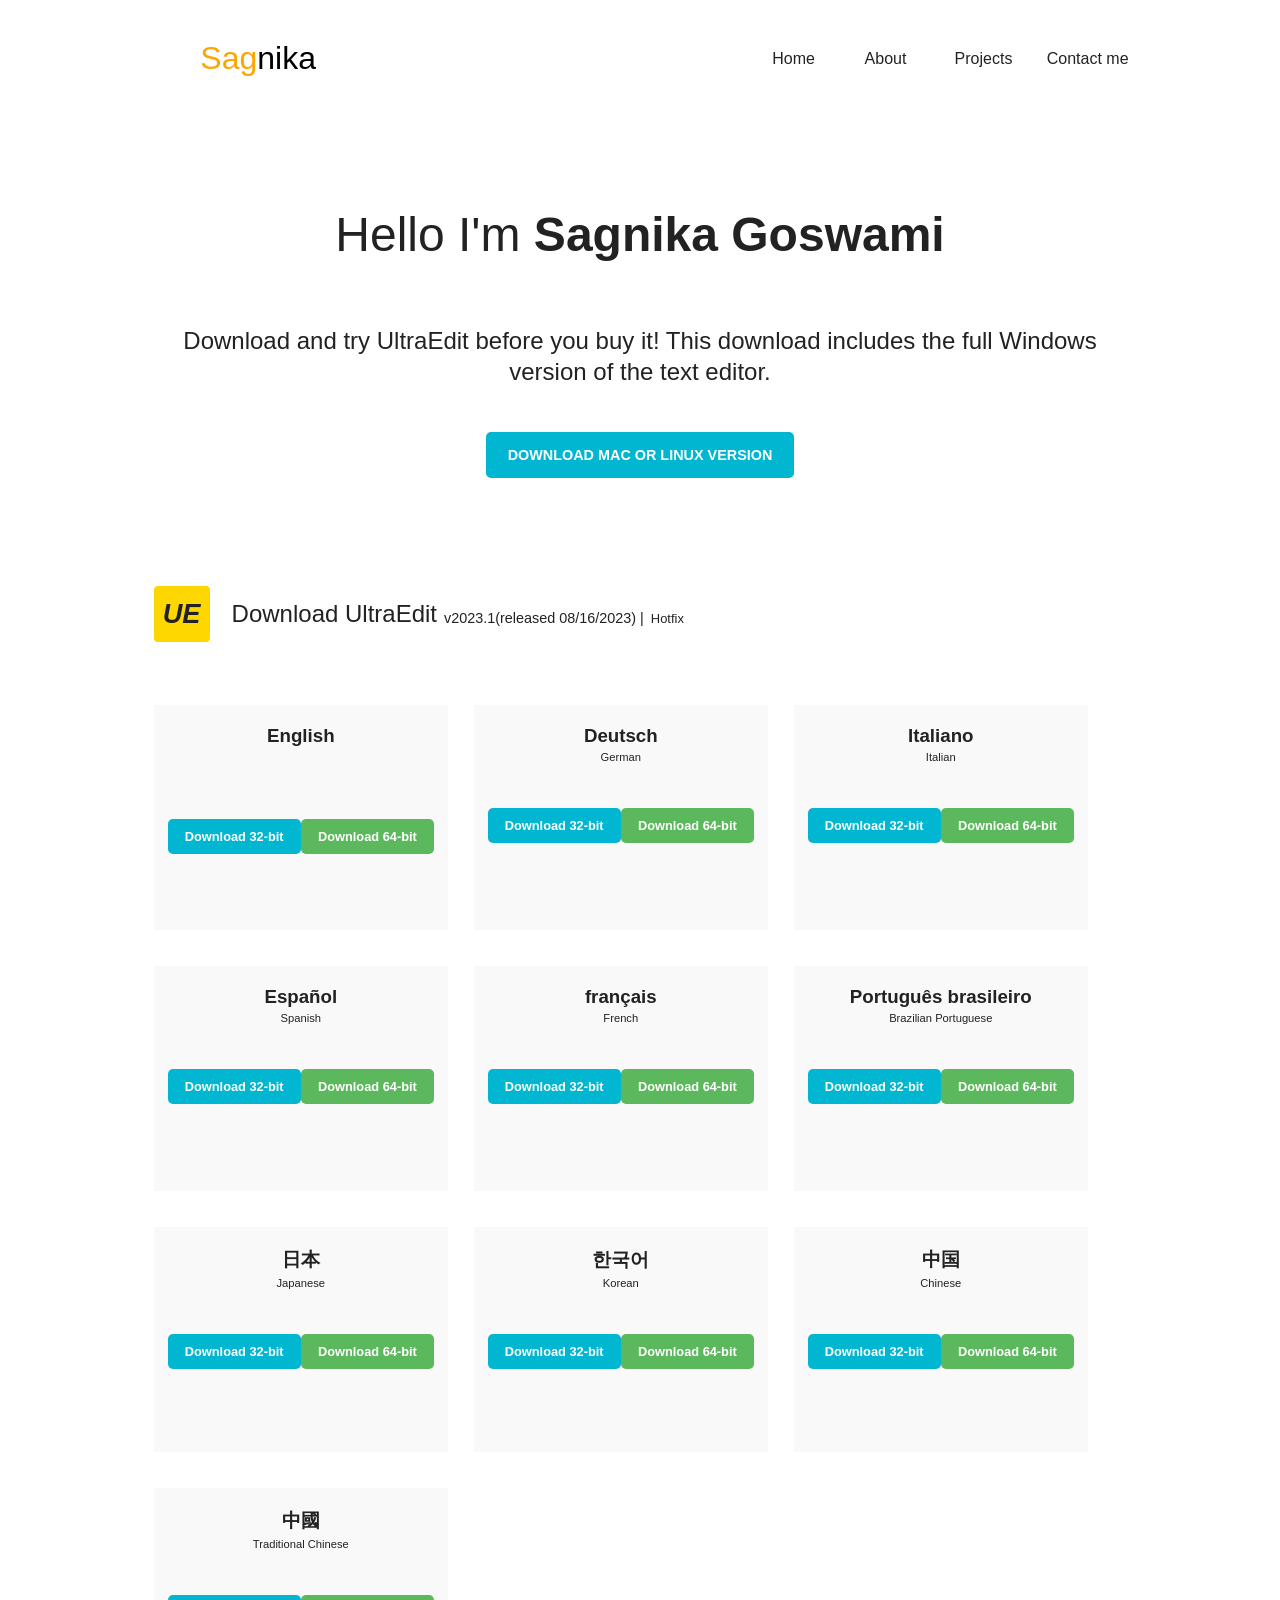
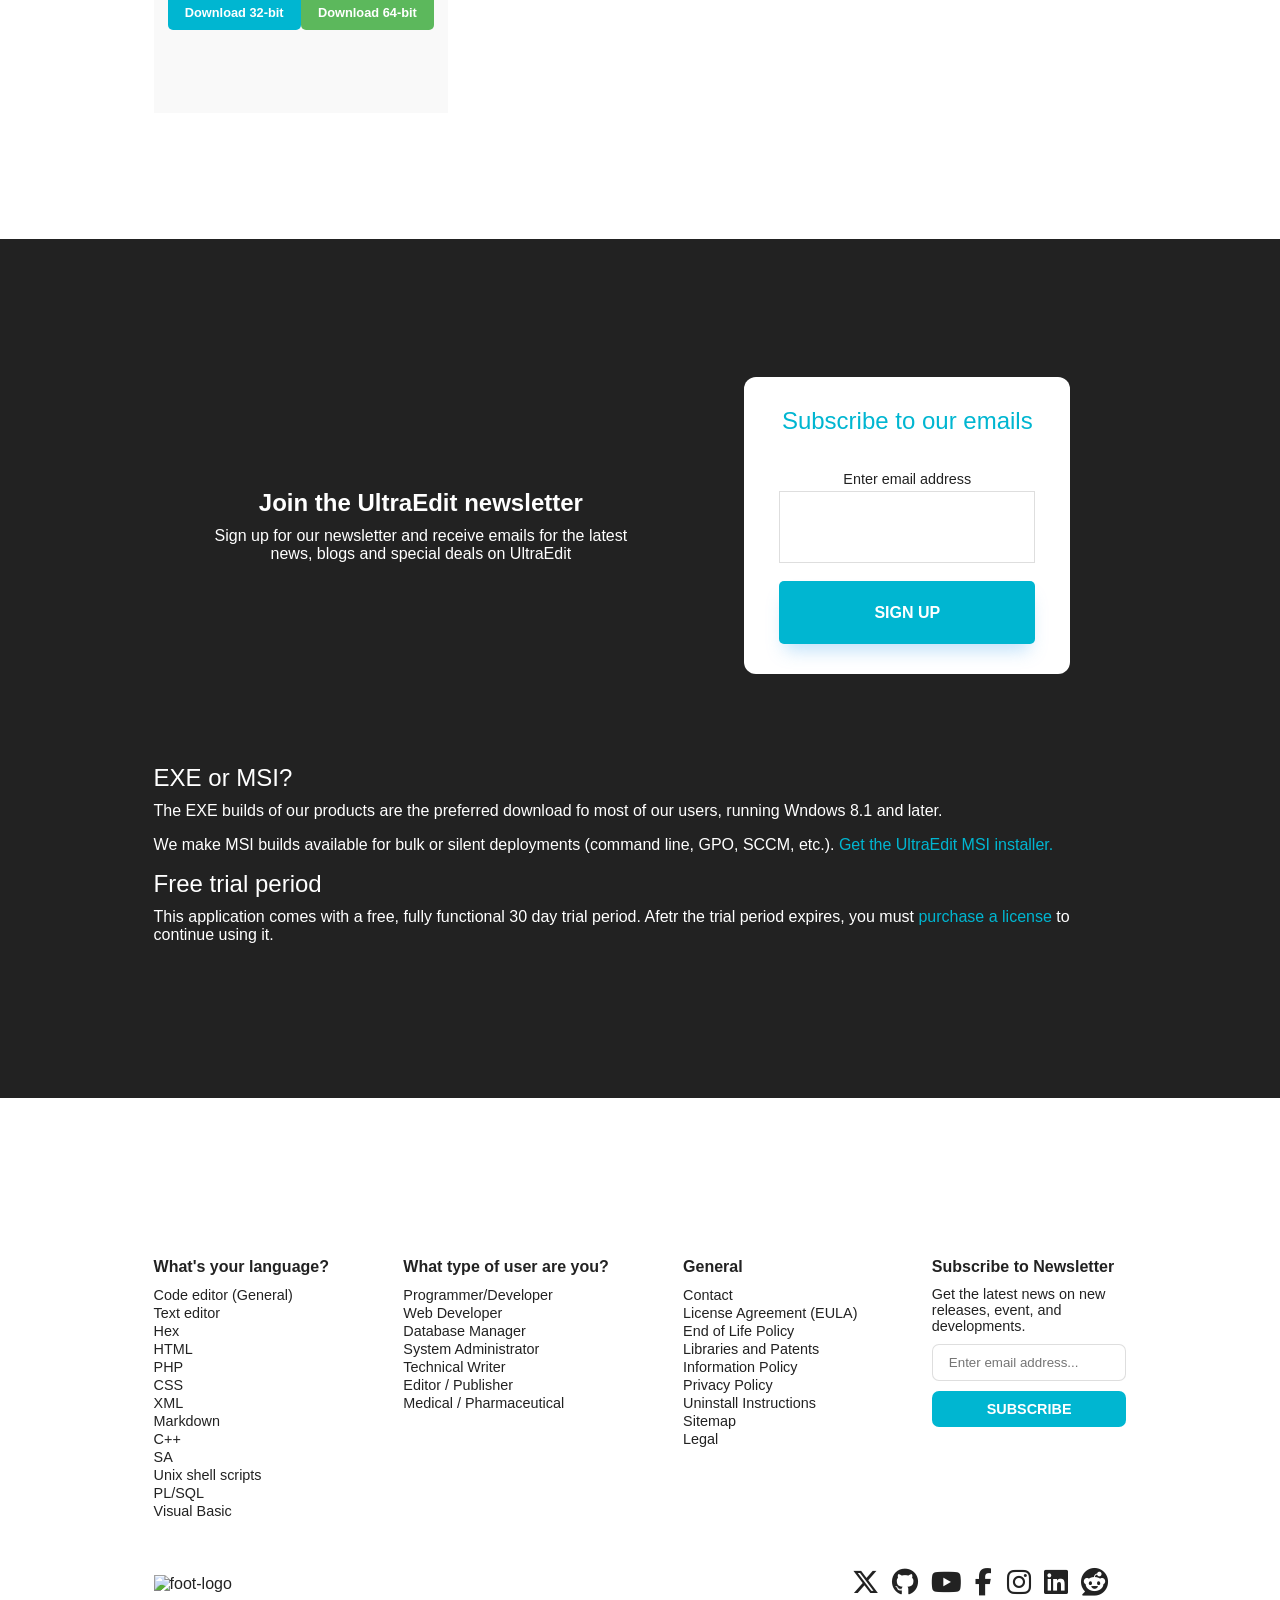
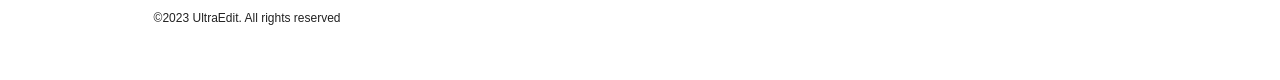
==== Folder 1/index.html @ cbd0b038 "Portfolio Website Code" ====
<!DOCTYPE html>
<html lang="en">
<head>
    <!-- Portfolio Website Code -->
    <!-- Author: Sagnika Goswami -->
     <!-- Date: 5 August 2024 -->
    <meta charset="UTF-8">
    <meta name="viewport" content="width=device-width, initial-scale=1.0">
    <title>My Portfolio</title>
    <link rel="stylesheet" href="style.css">
    <link rel="stylesheet" href="https://cdnjs.cloudflare.com/ajax/libs/font-awesome/6.5.1/css/all.min.css">
</head>
<body>
    <!-- Design this websites's layout usign Flexbox -->
    <!-- Try karna neeche ki poori website ban jayegi -->

    <!-- nav-bar -->
    <header>
    <div class="nav-bar">

        <!-- nav-logo -->
        <div class="nav-logo">
            <span class="one">Sag</span><span class="two">nika</span>
        </div>

        <!-- list -->
        <ul class="nav-list">
            <li class="nav-list-item nav-list-item-1">Home</li>
            <li class="nav-list-item nav-list-item-2">About</li>
            <li class="nav-list-item nav-list-item-3">Projects</li>
            <li class="nav-list-item nav-list-item-4">Contact me</li>
        </ul>
    </div>
    </header>

     <!-- content -->
     <main>

        <!-- content-heading -->
        <div class="content-heading">
            Hello I'm <p>Sagnika Goswami</p>
        </div>

        <!-- sub-heading-1 -->
        <div class="sub-heading-1">
            Download and try UltraEdit before you buy it! This download includes the full Windows version of the text editor.
        </div>
        <!-- sub-heading-1-button -->
        <div class="sub-heading-1-button">
            download mac or linux version
        </div>

        
        <!-- sub-heading-2 -->
        <div class="sub-heading-2">

            <!-- sub-heading-2-logo -->
            <div class="sub-heading-2-logo">
                <h2>UE</h2>
            </div>

            <!-- sub-heading-2-line -->
            <div class="sub-heading-2-line">
                <h2>Download UltraEdit</h2>
                <span>v2023.1(released 08/16/2023) |<span class="span-2">Hotfix</span></span>
            </div>
        </div>

        <!-- boxes -->
        <div class="boxes">
        <div class="box-1 box margin-box">
            <h3>English</h3>
            <div class="buttons">
            <div class="button-1 button">Download 32-bit</div>
            <div class="button-2 button">Download 64-bit</div>
            </div>
        </div>
        <div class="box-2 box margin-box span-box">
            <h3>Deutsch</h3>
            <span>German</span>
            <div class="buttons">
            <div class="button-1 button">Download 32-bit</div>
            <div class="button-2 button">Download 64-bit</div>
            </div>
        </div>
        <div class="box-3 box span-box">
            <h3>Italiano</h3>
            <span>Italian</span>
            <div class="buttons">
            <div class="button-1 button">Download 32-bit</div>
            <div class="button-2 button">Download 64-bit</div>
            </div>
        </div>
        <div class="box-4 box margin-box span-box">
            <h3>Español</h3>
            <span>Spanish</span>
            <div class="buttons">
            <div class="button-1 button">Download 32-bit</div>
            <div class="button-2 button">Download 64-bit</div>
            </div>
        </div>
        <div class="box-5 box margin-box span-box">
            <h3>français</h3>
            <span>French</span>
            <div class="buttons">
            <div class="button-1 button">Download 32-bit</div>
            <div class="button-2 button">Download 64-bit</div>
            </div>
        </div>
        <div class="box-6 box span-box">
            <h3>Português brasileiro</h3>
            <span>Brazilian Portuguese</span>
            <div class="buttons">
            <div class="button-1 button">Download 32-bit</div>
            <div class="button-2 button">Download 64-bit</div>
            </div>
        </div>
        <div class="box-7 box margin-box span-box">
            <h3>日本</h3>
            <span>Japanese</span>
            <div class="buttons">
            <div class="button-1 button">Download 32-bit</div>
            <div class="button-2 button">Download 64-bit</div>
            </div>
        </div>
        <div class="box-8 box margin-box span-box">
            <h3>한국어</h3>
            <span>Korean</span>
            <div class="buttons">
            <div class="button-1 button">Download 32-bit</div>
            <div class="button-2 button">Download 64-bit</div>
            </div>
        </div>
        <div class="box-9 box span-box">
            <h3>中国</h3>
            <span>Chinese</span>
            <div class="buttons">
            <div class="button-1 button">Download 32-bit</div>
            <div class="button-2 button">Download 64-bit</div>
            </div>
        </div>
        <div class="box-10 box margin-box span-box">
            <h3>中國</h3>
            <span>Traditional Chinese</span>
            <div class="buttons">
            <div class="button-1 button">Download 32-bit</div>
            <div class="button-2 button">Download 64-bit</div>
            </div>
        </div>
        </div>
     </main>

     <!-- footer -->
     <footer>

        <!-- footer-1 (black box)-->
        <div class="footer-1 footer">

            <!-- footer-1-heading -->
            <div class="footer-1-heading">
            <h2 class="heading">Join the UltraEdit newsletter</h2>
            <span class="heading-span">Sign up for our newsletter and receive emails for the latest news, blogs and special deals on UltraEdit</span>
            </div>

            <!-- footer-1-box -->
            <div class="footer-1-box">
                <h2>Subscribe to our emails</h2>
                <span>Enter email address</span>
                <input type="text">
                <div class="sign-up">sign up</div>
            </div>
        </div>

        <!-- footer-2 (black box)-->
        <div class="footer-2 footer">
            <h2>EXE or MSI?</h2>
            <p>The EXE builds of our products are the preferred download fo most of our users, running Wndows 8.1 and later.</p>
            <p>We make MSI builds available for bulk or silent deployments (command line, GPO, SCCM, etc.). <a href="#">Get the UltraEdit MSI installer.</a></p>
            <h2>Free trial period</h2>
            <p>This application comes with a free, fully functional 30 day trial period. Afetr the trial period expires, you must <a href="#">purchase a license</a> to continue using it.</p>
        </div>



      
     </footer>

    
       <!-- footer-3 (white box) -->
       <div class="footer-3">
        <ul>
            <li><h4>What's your language?</h4></li>
            <li><a href="#">Code editor (General)</a></li>
            <li><a href="#">Text editor</a></li>
            <li><a href="#">Hex</a></li>
            <li><a href="#">HTML</a></li>
            <li><a href="#">PHP</a></li>
            <li><a href="#">CSS</a></li>
            <li><a href="#">XML</a></li>
            <li><a href="#">Markdown</a></li>
            <li><a href="#">C++</a></li>
            <li><a href="#">SA</a></li>
            <li><a href="#">Unix shell scripts</a></li>
            <li><a href="#">PL/SQL</a></li>
            <li><a href="#">Visual Basic</a></li>
        </ul>

        <ul>
            <li><h4>What type of user are you?</h4></li>
            <li><a href="#">Programmer/Developer</a></li>
            <li><a href="#">Web Developer</a></li>
            <li><a href="#">Database Manager</a></li>
            <li><a href="#">System Administrator</a></li>
            <li><a href="#">Technical Writer</a></li>
            <li><a href="#">Editor / Publisher</a></li>
            <li><a href="#">Medical / Pharmaceutical</a></li>
        </ul>

        <ul>
            <li><h4>General</h4></li>
            <li><a href="#">Contact</a></li>
            <li><a href="#">License Agreement (EULA)</a></li>
            <li><a href="#">End of Life Policy</a></li>
            <li><a href="#">Libraries and Patents</a></li>
            <li><a href="#">Information Policy</a></li>
            <li><a href="#">Privacy Policy</a></li>
            <li><a href="#">Uninstall Instructions</a></li>
            <li><a href="#">Sitemap</a></li>
            <li><a href="#">Legal</a></li>
        </ul>


        <div class="footer-3-box">
            <h4>Subscribe to Newsletter</h4>
            <span>Get the latest news on new releases, event, and developments.</span>
            <input type="text" placeholder="Enter email address...">
            <div class="subscribe">subscribe</div>
        </div>
    </div>

    <!-- foot-panel -->
    <div class="foot-panel">
        <div class="foot-logo">
            <img src="foot-logo.png" alt="foot-logo">
        </div>


        <div class="social-logo">
        <div class="x-logo logo">
            <i class="fa-brands fa-x-twitter"></i>
        </div>

        <div class="github-logo logo">
            <i class="fa-brands fa-github"></i>
        </div>

        <div class="youtube-logo logo">
            <i class="fa-brands fa-youtube"></i>
        </div>

        <div class="facebook-logo logo">
            <i class="fa-brands fa-facebook-f"></i>
        </div>

        <div class="insta-logo logo">
            <i class="fa-brands fa-instagram"></i>
        </div>

        <div class="linkedin-logo logo">
            <i class="fa-brands fa-linkedin"></i>
        </div>

        <div class="reddit-logo logo">
            <i class="fa-brands fa-reddit"></i>
        </div>
    </div>
    </div>

    <div class="copyright">
        ©2023 UltraEdit. All rights reserved
    </div>
</body>
</html>
---- Folder 1/style.css ----
*{
    margin: 0;
    padding: 0;
    box-sizing: border-box;
    font-family: 'Segoe UI', Tahoma, Geneva, Verdana, sans-serif;
    color: #222222;
}


/* nav-bar */
.nav-bar{
    height: 13vh;
    display: flex;
    justify-content: space-evenly;
    align-items: center;
    /* border: 2px solid red; */
}

/* nav-logo */
.nav-logo{
    height: 80%;
    width: 17%;
    cursor: pointer;
    /* background-color: black; */
    color: white;
    display: flex;
    justify-content: center;
    align-items: center;
    font-size: 2em;
}


.nav-logo .one{
    color: orange;
}

.nav-logo .two{
    color: #504d4d;
    color: #000;
}

/* nav-list */
.nav-list{
    /* color: #504d4d; */
    /* border: 2px solid green; */
    width: 48%;
    list-style: none;
    display: flex;
    justify-content: flex-end;
    align-items: center;
}
.nav-list-item{
    font-size: 1em;
    display: flex;
    justify-content: space-around;
    cursor: pointer;
    font-weight: 400;
    margin-left: 12px;
    /* border: 2px solid blue; */
}
.nav-list-item-5{
    font-size: 1.5em;
    cursor: pointer;
    margin-left: 32px;
    /* border: 2px solid blue; */
}
.nav-list-item-1{
    width: 14%;
}
.nav-list-item-2{
    width: 12%;
}
.nav-list-item-3{
    width: 16%;
}
.nav-list-item-4{
    width: 14%;
}
/* .nav-list-item::after{
    content: "^";
    display: inline-block;
    transform: rotate(180deg);
    font-size: 0.8em;
    font-weight: 800;
    padding-top: 2px;
} */


/* content */
main{
    display: flex;
    flex-direction: column;
    align-items: center;
    margin: 10vh 12vw;
    /* border: 2px solid black; */
}

/* content-heading */
.content-heading{
    font-size: 3em;
}
.content-heading p{
    display: inline-block;
    font-weight: bold;
}
.content-heading img{
    cursor: pointer;
}

/* sub-heading-1 */
.sub-heading-1{
    width: 100%;
    margin-top: 7vh;
    text-align: center;
    line-height: 1.3em;
    font-size: 1.5em;
}
.sub-heading-1-button{
    height: 3.2em;
    margin-top: 5vh;
    cursor: pointer;
    text-transform: uppercase;
    font-size: 0.9em;
    padding: 0 22px;
    display: flex;
    justify-content: center;
    align-items: center;
    background-color: #00b6d1;
    color: #ffffff;
    font-weight: bold;
    border-radius: 5px;
}
.sub-heading-1-button:hover{
    background-color: #07a7bc;
}
/* sub-heading-2 */
.sub-heading-2-logo{
    height: 3.5em;
    width: 3.5em;
    font-style: italic;
    display: flex;
    justify-content: center;
    align-items: center;
    background-color: gold;
    border-radius: 4px;
}
.sub-heading-2-logo h2{
    font-weight: 900;
    font-size: 1.7em;
}
.sub-heading-2{
    width: 100%;
    display: flex;
    justify-content: flex-start;
    align-items: center;
    /* border: 2px solid blue; */
    margin-top: 12vh;
}
.sub-heading-2-line{
    padding-left: 22px;
   display: flex;
   /* border: 2px solid red; */
}
.sub-heading-2-line h2{
    font-weight: normal;
    /* border: 2px solid green; */
}
.sub-heading-2-line span{
    font-size: 0.9em;
    /* border: 2px solid indigo; */
    padding-top: 10px;
    margin-left: 7px;
}
.span-2{
    cursor: pointer;
}

/* box-1 */
.box{
    /* border: 2px solid blue; */
    height: 25vh;
    width: 23vw;
    text-align: center;
    padding: 20px 14px 10px 14px;
    background-color: #f9f9f9;
    margin-bottom: 4vh;
}
.box h3{
    margin-bottom: 8vh;
}
.buttons{
    display: flex;
    justify-content: space-around;
    /* border: 2px solid red; */
    width: 100%;
}
.button{
    padding: 10px 17px;
    border-radius: 5px;
    color: #fff;
    font-size: 0.8em;
    font-weight: 700;
    /* display: flex;
    justify-content: center;
    align-items: center; */
}
.button-1{
    /* border: 2px solid blue; */
    background-color: #00B6D1;
    /* color: #fff; */
}
.button-2{
    /* border: 2px solid green; */
    background-color: #5CB85C;
    /* color: #fff; */
}
.boxes{
    /* border: 2px solid red; */
    display: flex;
    justify-content: flex-start;
    flex-wrap: wrap;
    margin-top: 7vh;
}
.margin-box{
    margin-right: 2vw;
}
.span-box h3{
    margin: 0;
}
.span-box span{
    display: inline-block;
    font-size: 0.7em;
    margin-bottom: 5vh;
}
.button-1:hover{
    background-color: #0d899a;
    cursor: pointer;
}
.button-2:hover{
    background-color: #438943;
    cursor: pointer;
}

/* footer */
footer{
    padding: 48px 0px;
    /* border: 2px solid yellowgreen; */
    background-color: #222222;
}
.footer{
    margin: 10vh 12vw;
    /* border: 2px solid red; */
}
.heading{
    margin-bottom: 10px;
    color: #fff;
}
.heading-span{
    display: inline-block;
    /* border: 2px solid blue; */
    width: 33vw;
    text-align: center;
    color: #fff;
}
.footer-1-heading{
    text-align: center;
    /* border: 2px solid black; */
    display: flex;
    flex-direction: column;
    justify-content: center;
    align-items: center;
}
.footer-1{
    display: flex;
    justify-content: space-around;
}
.footer-1-box{
    /* border: 2px solid orange; */
    display: flex;
    flex-direction: column;
    align-items: center;
    padding: 30px 35px;
    border-radius: 12px;
    background-color: #fff;
}
.footer-1-box h2{
    font-weight: normal;
    color: #00B6D1;
    margin-bottom: 4vh;
}
.footer-1-box input{
    height: 8vh;
    width: 20vw;
    padding: 10px;
    border: 1px solid rgba(51,51,51,.16);
}
.footer-1-box span{
    margin-bottom: 4px;
    font-size: 0.9em;
}
.sign-up{
    text-transform: uppercase;
    /* border: 2px solid blue; */
    height: 7vh;
    width: 20vw;
    display: flex;
    justify-content: center;
    align-items: center;
    background-color: #00B6D1;
    border-radius: 5px;
    color: #fff;
    font-weight: 700;
    margin-top: 2vh;
    box-shadow: 0 12px 18px -6px rgb(77 170 242 / 37%);
}
.sign-up:hover{
    cursor: pointer;
}
.footer-2 h2{
    color: #fff;
    font-weight: 400;
    padding-bottom: 10px;
}
.footer-2 p{
    color: #fff;
    padding-bottom: 16px;
}
.footer-2 a{
    color: #00B6D1;
    text-decoration: none;
}

/* footer-3 */
.footer-3{
    /* border: 2px solid green; */
    padding-top: 70px;
    padding-bottom: 55px;
    background-color: #fff;
    margin: 10vh 12vw 0 12vw;
    display: flex;
    justify-content: space-between;
}
.footer-3 ul{
    list-style: none;
}
.footer-3 ul li a{
    text-decoration: none;
    font-size: 0.9em;
}
.footer-3 ul li h4{
    padding-bottom: 10px;
}
.footer-3-box{
    /* border: 2px solid red; */
    width: 20%;
    display: flex;
    flex-direction: column;
}
.footer-3-box input{
    /* height: 10vh; */
    padding: 10px 16px;
    border-radius: 7px;
    border: 1px solid #22242626;
    margin-top: 10px;
}
.footer-3-box h4{
    padding-bottom: 10px;
}
.footer-3-box span{
    font-size: 0.9em;
    /* text-align: start; */
}
.subscribe{
    width: 100%;
    font-size: 0.9em;
    background-color: #00B6D1;
    padding: 10px 25px;
    text-transform: uppercase;
    display: flex;
    justify-content: center;
    align-items: center;
    margin: 10px 0px;
    font-weight: bold;
    cursor: pointer;
    color: #fff;
    border-radius: 7px;
}
.subscribe:hover{
    background-color: #0d899a;
}

/* foot-panel */
.foot-logo{
    height: 70%;
    width: 16%;
    cursor: pointer;
}
.foot-logo img{
    height: 100%;
    width: 100%;
}
.foot-panel{
    height: 80%;
    margin: 0 12vw;
    /* background-color: pink; */
    display: flex;
    justify-content: space-between;
    align-items: center;
}
.social-logo{
    height: 100%;
    width: 30%;
    display: flex;
    justify-content: space-evenly;
}
.logo{
    transform: scale(1.7);
}
.logo:hover{
    transform: scale(1.9);
    cursor: pointer;
}
.copyright{
    margin: 2vh 12vw 0 12vw;
    padding-bottom: 55px;
    font-size: 0.75em;
}
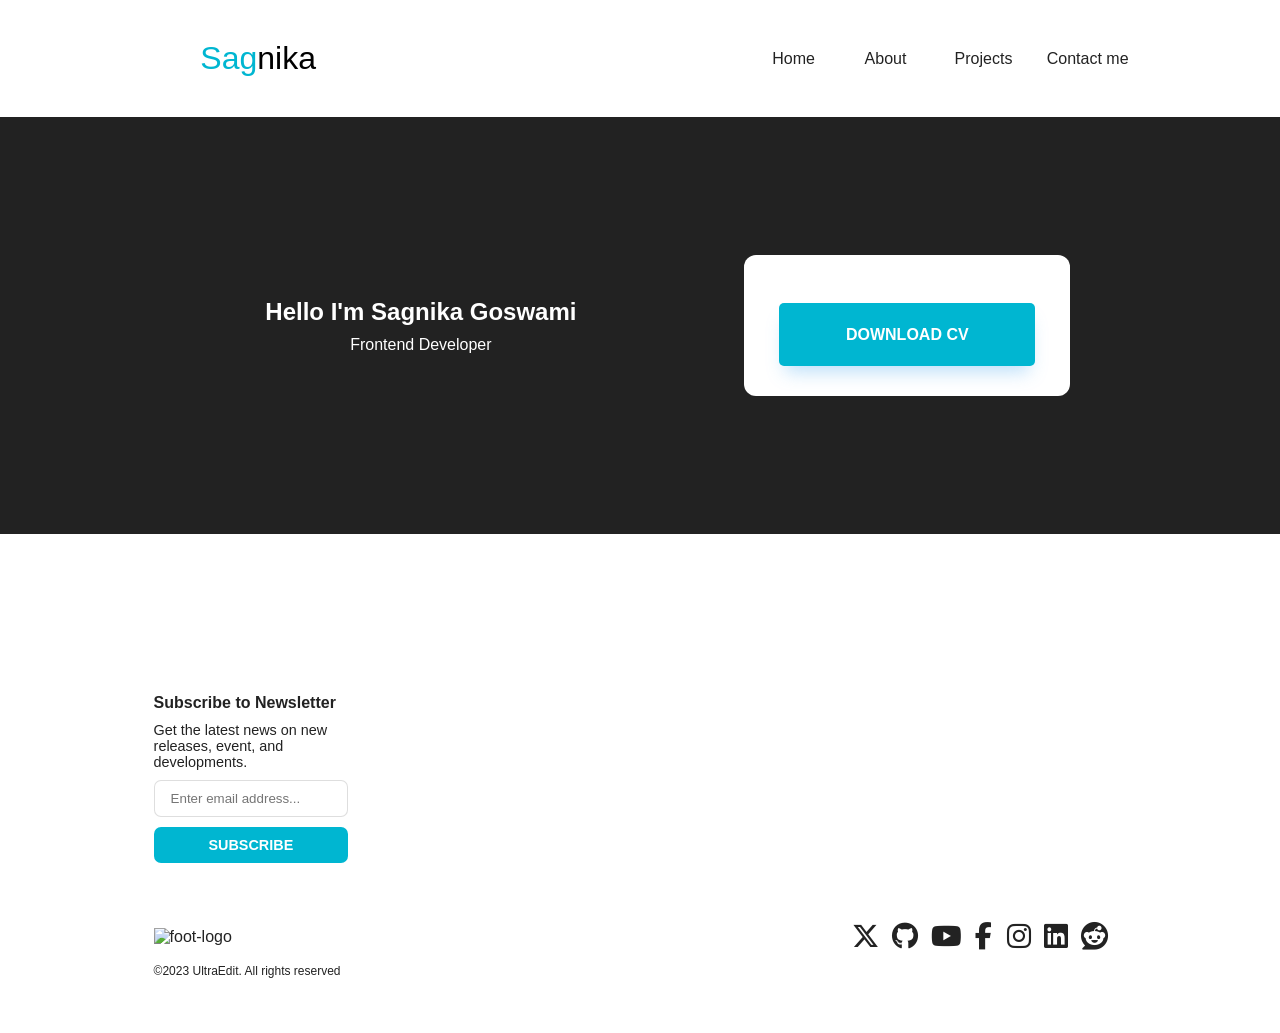
==== commit 3037cac6: "Portfolio Website Code" ====
--- a/Folder 1/index.html
+++ b/Folder 1/index.html
@@ -33,123 +33,7 @@
     </div>
     </header>
 
-     <!-- content -->
-     <main>
-
-        <!-- content-heading -->
-        <div class="content-heading">
-            Hello I'm <p>Sagnika Goswami</p>
-        </div>
-
-        <!-- sub-heading-1 -->
-        <div class="sub-heading-1">
-            Download and try UltraEdit before you buy it! This download includes the full Windows version of the text editor.
-        </div>
-        <!-- sub-heading-1-button -->
-        <div class="sub-heading-1-button">
-            download mac or linux version
-        </div>
-
-        
-        <!-- sub-heading-2 -->
-        <div class="sub-heading-2">
-
-            <!-- sub-heading-2-logo -->
-            <div class="sub-heading-2-logo">
-                <h2>UE</h2>
-            </div>
-
-            <!-- sub-heading-2-line -->
-            <div class="sub-heading-2-line">
-                <h2>Download UltraEdit</h2>
-                <span>v2023.1(released 08/16/2023) |<span class="span-2">Hotfix</span></span>
-            </div>
-        </div>
-
-        <!-- boxes -->
-        <div class="boxes">
-        <div class="box-1 box margin-box">
-            <h3>English</h3>
-            <div class="buttons">
-            <div class="button-1 button">Download 32-bit</div>
-            <div class="button-2 button">Download 64-bit</div>
-            </div>
-        </div>
-        <div class="box-2 box margin-box span-box">
-            <h3>Deutsch</h3>
-            <span>German</span>
-            <div class="buttons">
-            <div class="button-1 button">Download 32-bit</div>
-            <div class="button-2 button">Download 64-bit</div>
-            </div>
-        </div>
-        <div class="box-3 box span-box">
-            <h3>Italiano</h3>
-            <span>Italian</span>
-            <div class="buttons">
-            <div class="button-1 button">Download 32-bit</div>
-            <div class="button-2 button">Download 64-bit</div>
-            </div>
-        </div>
-        <div class="box-4 box margin-box span-box">
-            <h3>Español</h3>
-            <span>Spanish</span>
-            <div class="buttons">
-            <div class="button-1 button">Download 32-bit</div>
-            <div class="button-2 button">Download 64-bit</div>
-            </div>
-        </div>
-        <div class="box-5 box margin-box span-box">
-            <h3>français</h3>
-            <span>French</span>
-            <div class="buttons">
-            <div class="button-1 button">Download 32-bit</div>
-            <div class="button-2 button">Download 64-bit</div>
-            </div>
-        </div>
-        <div class="box-6 box span-box">
-            <h3>Português brasileiro</h3>
-            <span>Brazilian Portuguese</span>
-            <div class="buttons">
-            <div class="button-1 button">Download 32-bit</div>
-            <div class="button-2 button">Download 64-bit</div>
-            </div>
-        </div>
-        <div class="box-7 box margin-box span-box">
-            <h3>日本</h3>
-            <span>Japanese</span>
-            <div class="buttons">
-            <div class="button-1 button">Download 32-bit</div>
-            <div class="button-2 button">Download 64-bit</div>
-            </div>
-        </div>
-        <div class="box-8 box margin-box span-box">
-            <h3>한국어</h3>
-            <span>Korean</span>
-            <div class="buttons">
-            <div class="button-1 button">Download 32-bit</div>
-            <div class="button-2 button">Download 64-bit</div>
-            </div>
-        </div>
-        <div class="box-9 box span-box">
-            <h3>中国</h3>
-            <span>Chinese</span>
-            <div class="buttons">
-            <div class="button-1 button">Download 32-bit</div>
-            <div class="button-2 button">Download 64-bit</div>
-            </div>
-        </div>
-        <div class="box-10 box margin-box span-box">
-            <h3>中國</h3>
-            <span>Traditional Chinese</span>
-            <div class="buttons">
-            <div class="button-1 button">Download 32-bit</div>
-            <div class="button-2 button">Download 64-bit</div>
-            </div>
-        </div>
-        </div>
-     </main>
-
+     
      <!-- footer -->
      <footer>
 
@@ -158,27 +42,27 @@
 
             <!-- footer-1-heading -->
             <div class="footer-1-heading">
-            <h2 class="heading">Join the UltraEdit newsletter</h2>
-            <span class="heading-span">Sign up for our newsletter and receive emails for the latest news, blogs and special deals on UltraEdit</span>
+            <h2 class="heading">Hello I'm Sagnika Goswami</h2>
+            <span class="heading-span">Frontend Developer</span>
             </div>
 
             <!-- footer-1-box -->
             <div class="footer-1-box">
-                <h2>Subscribe to our emails</h2>
+                <!-- <h2>Subscribe to our emails</h2>
                 <span>Enter email address</span>
-                <input type="text">
-                <div class="sign-up">sign up</div>
+                <input type="text"> -->
+                <div class="sign-up">download CV</div>
             </div>
         </div>
 
         <!-- footer-2 (black box)-->
-        <div class="footer-2 footer">
+        <!-- <div class="footer-2 footer">
             <h2>EXE or MSI?</h2>
             <p>The EXE builds of our products are the preferred download fo most of our users, running Wndows 8.1 and later.</p>
             <p>We make MSI builds available for bulk or silent deployments (command line, GPO, SCCM, etc.). <a href="#">Get the UltraEdit MSI installer.</a></p>
             <h2>Free trial period</h2>
             <p>This application comes with a free, fully functional 30 day trial period. Afetr the trial period expires, you must <a href="#">purchase a license</a> to continue using it.</p>
-        </div>
+        </div> -->
 
 
 
@@ -188,7 +72,7 @@
     
        <!-- footer-3 (white box) -->
        <div class="footer-3">
-        <ul>
+        <!-- <ul>
             <li><h4>What's your language?</h4></li>
             <li><a href="#">Code editor (General)</a></li>
             <li><a href="#">Text editor</a></li>
@@ -227,7 +111,7 @@
             <li><a href="#">Uninstall Instructions</a></li>
             <li><a href="#">Sitemap</a></li>
             <li><a href="#">Legal</a></li>
-        </ul>
+        </ul> -->
 
 
         <div class="footer-3-box">
--- a/Folder 1/style.css
+++ b/Folder 1/style.css
@@ -32,6 +32,7 @@
 
 .nav-logo .one{
     color: orange;
+    color: #00B6D1;
 }
 
 .nav-logo .two{
@@ -87,159 +88,7 @@
 
 
 /* content */
-main{
-    display: flex;
-    flex-direction: column;
-    align-items: center;
-    margin: 10vh 12vw;
-    /* border: 2px solid black; */
-}
-
-/* content-heading */
-.content-heading{
-    font-size: 3em;
-}
-.content-heading p{
-    display: inline-block;
-    font-weight: bold;
-}
-.content-heading img{
-    cursor: pointer;
-}
-
-/* sub-heading-1 */
-.sub-heading-1{
-    width: 100%;
-    margin-top: 7vh;
-    text-align: center;
-    line-height: 1.3em;
-    font-size: 1.5em;
-}
-.sub-heading-1-button{
-    height: 3.2em;
-    margin-top: 5vh;
-    cursor: pointer;
-    text-transform: uppercase;
-    font-size: 0.9em;
-    padding: 0 22px;
-    display: flex;
-    justify-content: center;
-    align-items: center;
-    background-color: #00b6d1;
-    color: #ffffff;
-    font-weight: bold;
-    border-radius: 5px;
-}
-.sub-heading-1-button:hover{
-    background-color: #07a7bc;
-}
-/* sub-heading-2 */
-.sub-heading-2-logo{
-    height: 3.5em;
-    width: 3.5em;
-    font-style: italic;
-    display: flex;
-    justify-content: center;
-    align-items: center;
-    background-color: gold;
-    border-radius: 4px;
-}
-.sub-heading-2-logo h2{
-    font-weight: 900;
-    font-size: 1.7em;
-}
-.sub-heading-2{
-    width: 100%;
-    display: flex;
-    justify-content: flex-start;
-    align-items: center;
-    /* border: 2px solid blue; */
-    margin-top: 12vh;
-}
-.sub-heading-2-line{
-    padding-left: 22px;
-   display: flex;
-   /* border: 2px solid red; */
-}
-.sub-heading-2-line h2{
-    font-weight: normal;
-    /* border: 2px solid green; */
-}
-.sub-heading-2-line span{
-    font-size: 0.9em;
-    /* border: 2px solid indigo; */
-    padding-top: 10px;
-    margin-left: 7px;
-}
-.span-2{
-    cursor: pointer;
-}
-
-/* box-1 */
-.box{
-    /* border: 2px solid blue; */
-    height: 25vh;
-    width: 23vw;
-    text-align: center;
-    padding: 20px 14px 10px 14px;
-    background-color: #f9f9f9;
-    margin-bottom: 4vh;
-}
-.box h3{
-    margin-bottom: 8vh;
-}
-.buttons{
-    display: flex;
-    justify-content: space-around;
-    /* border: 2px solid red; */
-    width: 100%;
-}
-.button{
-    padding: 10px 17px;
-    border-radius: 5px;
-    color: #fff;
-    font-size: 0.8em;
-    font-weight: 700;
-    /* display: flex;
-    justify-content: center;
-    align-items: center; */
-}
-.button-1{
-    /* border: 2px solid blue; */
-    background-color: #00B6D1;
-    /* color: #fff; */
-}
-.button-2{
-    /* border: 2px solid green; */
-    background-color: #5CB85C;
-    /* color: #fff; */
-}
-.boxes{
-    /* border: 2px solid red; */
-    display: flex;
-    justify-content: flex-start;
-    flex-wrap: wrap;
-    margin-top: 7vh;
-}
-.margin-box{
-    margin-right: 2vw;
-}
-.span-box h3{
-    margin: 0;
-}
-.span-box span{
-    display: inline-block;
-    font-size: 0.7em;
-    margin-bottom: 5vh;
-}
-.button-1:hover{
-    background-color: #0d899a;
-    cursor: pointer;
-}
-.button-2:hover{
-    background-color: #438943;
-    cursor: pointer;
-}
+
 
 /* footer */
 footer{
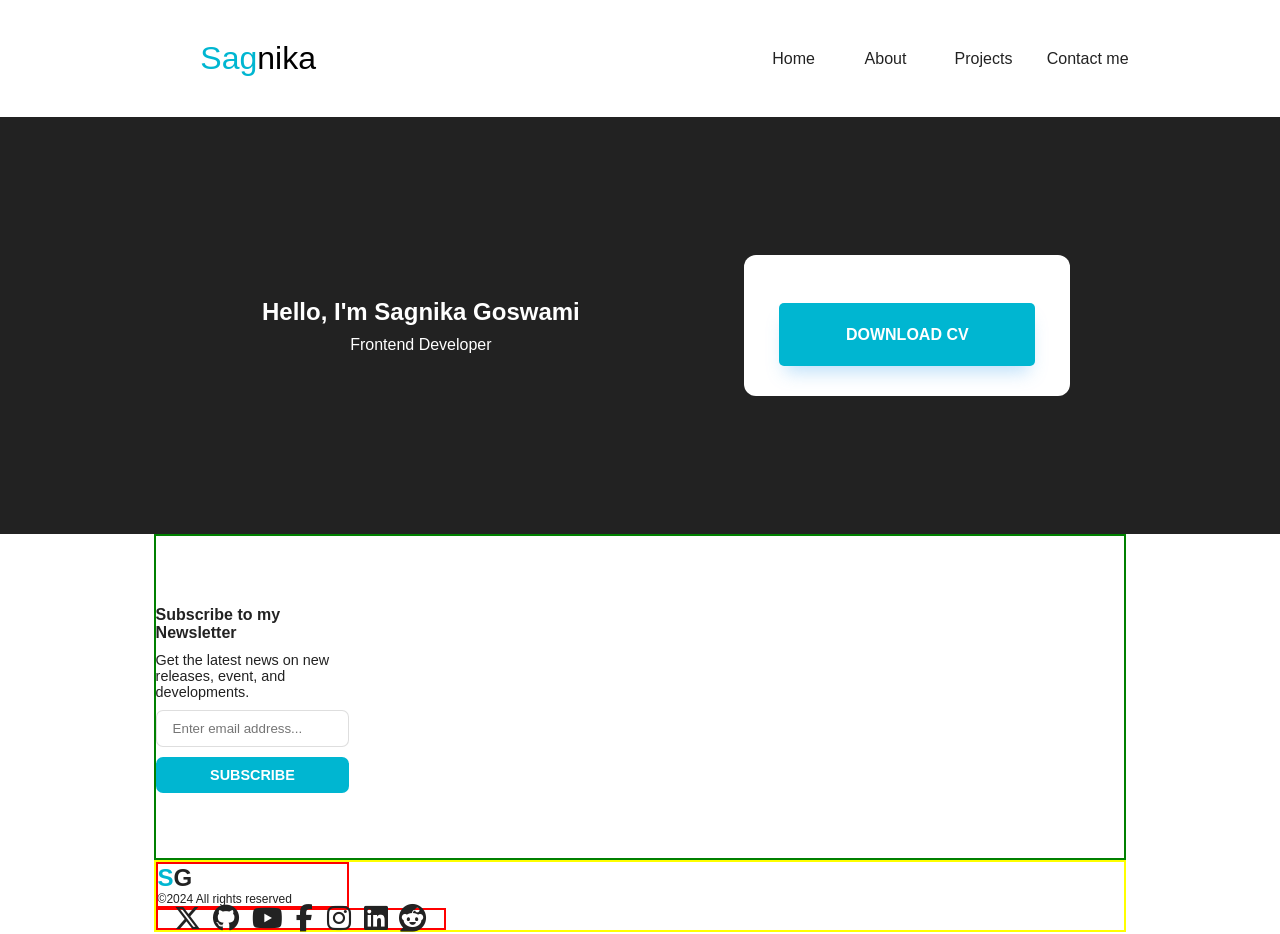
==== commit ce8a857f: "Portfolio Website Code" ====
--- a/Folder 1/index.html
+++ b/Folder 1/index.html
@@ -11,9 +11,6 @@
     <link rel="stylesheet" href="https://cdnjs.cloudflare.com/ajax/libs/font-awesome/6.5.1/css/all.min.css">
 </head>
 <body>
-    <!-- Design this websites's layout usign Flexbox -->
-    <!-- Try karna neeche ki poori website ban jayegi -->
-
     <!-- nav-bar -->
     <header>
     <div class="nav-bar">
@@ -42,92 +39,94 @@
 
             <!-- footer-1-heading -->
             <div class="footer-1-heading">
-            <h2 class="heading">Hello I'm Sagnika Goswami</h2>
+            <h2 class="heading">Hello, I'm Sagnika Goswami</h2>
             <span class="heading-span">Frontend Developer</span>
             </div>
 
             <!-- footer-1-box -->
             <div class="footer-1-box">
-                <!-- <h2>Subscribe to our emails</h2>
-                <span>Enter email address</span>
-                <input type="text"> -->
                 <div class="sign-up">download CV</div>
             </div>
         </div>
-
-        <!-- footer-2 (black box)-->
-        <!-- <div class="footer-2 footer">
-            <h2>EXE or MSI?</h2>
-            <p>The EXE builds of our products are the preferred download fo most of our users, running Wndows 8.1 and later.</p>
-            <p>We make MSI builds available for bulk or silent deployments (command line, GPO, SCCM, etc.). <a href="#">Get the UltraEdit MSI installer.</a></p>
-            <h2>Free trial period</h2>
-            <p>This application comes with a free, fully functional 30 day trial period. Afetr the trial period expires, you must <a href="#">purchase a license</a> to continue using it.</p>
-        </div> -->
-
-
-
-      
      </footer>
 
     
        <!-- footer-3 (white box) -->
        <div class="footer-3">
-        <!-- <ul>
-            <li><h4>What's your language?</h4></li>
-            <li><a href="#">Code editor (General)</a></li>
-            <li><a href="#">Text editor</a></li>
-            <li><a href="#">Hex</a></li>
-            <li><a href="#">HTML</a></li>
-            <li><a href="#">PHP</a></li>
-            <li><a href="#">CSS</a></li>
-            <li><a href="#">XML</a></li>
-            <li><a href="#">Markdown</a></li>
-            <li><a href="#">C++</a></li>
-            <li><a href="#">SA</a></li>
-            <li><a href="#">Unix shell scripts</a></li>
-            <li><a href="#">PL/SQL</a></li>
-            <li><a href="#">Visual Basic</a></li>
-        </ul>
-
-        <ul>
-            <li><h4>What type of user are you?</h4></li>
-            <li><a href="#">Programmer/Developer</a></li>
-            <li><a href="#">Web Developer</a></li>
-            <li><a href="#">Database Manager</a></li>
-            <li><a href="#">System Administrator</a></li>
-            <li><a href="#">Technical Writer</a></li>
-            <li><a href="#">Editor / Publisher</a></li>
-            <li><a href="#">Medical / Pharmaceutical</a></li>
-        </ul>
-
-        <ul>
-            <li><h4>General</h4></li>
-            <li><a href="#">Contact</a></li>
-            <li><a href="#">License Agreement (EULA)</a></li>
-            <li><a href="#">End of Life Policy</a></li>
-            <li><a href="#">Libraries and Patents</a></li>
-            <li><a href="#">Information Policy</a></li>
-            <li><a href="#">Privacy Policy</a></li>
-            <li><a href="#">Uninstall Instructions</a></li>
-            <li><a href="#">Sitemap</a></li>
-            <li><a href="#">Legal</a></li>
-        </ul> -->
-
-
         <div class="footer-3-box">
-            <h4>Subscribe to Newsletter</h4>
+            <h4>Subscribe to my Newsletter</h4>
             <span>Get the latest news on new releases, event, and developments.</span>
             <input type="text" placeholder="Enter email address...">
             <div class="subscribe">subscribe</div>
         </div>
     </div>
 
+    <div class="foot-bar">
+
+        <!-- left-side -->
+         <div class="foot-left">
+
+            <!-- logo -->
+            <div class="footer-logo">
+                <h2><span class="one">S</span><span class="two">G</span></h2>
+            </div>
+
+            <!-- copyright -->
+             <div class="copyright">
+                ©2024 All rights reserved
+             </div>
+         </div>
+
+
+         <!-- right-side -->
+          <div class="foot-right">
+
+            <div class="social-logo">
+                <div class="x-logo logo">
+                    <i class="fa-brands fa-x-twitter"></i>
+                </div>
+        
+                <div class="github-logo logo">
+                    <i class="fa-brands fa-github"></i>
+                </div>
+        
+                <div class="youtube-logo logo">
+                    <i class="fa-brands fa-youtube"></i>
+                </div>
+        
+                <div class="facebook-logo logo">
+                    <i class="fa-brands fa-facebook-f"></i>
+                </div>
+        
+                <div class="insta-logo logo">
+                    <i class="fa-brands fa-instagram"></i>
+                </div>
+        
+                <div class="linkedin-logo logo">
+                    <i class="fa-brands fa-linkedin"></i>
+                </div>
+        
+                <div class="reddit-logo logo">
+                    <i class="fa-brands fa-reddit"></i>
+                </div>
+            </div>
+
+          </div>
+    </div>
+
+
+
+
     <!-- foot-panel -->
-    <div class="foot-panel">
+    <!-- <div class="foot-panel">
         <div class="foot-logo">
-            <img src="foot-logo.png" alt="foot-logo">
+            <div class="logo"> <h2><span>S</span><span>G</span></h2> </div>
+
+            <div class="copyright">
+                ©2024 All rights reserved
+            </div>
         </div>
-
+        
 
         <div class="social-logo">
         <div class="x-logo logo">
@@ -158,10 +157,8 @@
             <i class="fa-brands fa-reddit"></i>
         </div>
     </div>
-    </div>
+    </div> -->
 
-    <div class="copyright">
-        ©2023 UltraEdit. All rights reserved
-    </div>
+    
 </body>
 </html>
--- a/Folder 1/style.css
+++ b/Folder 1/style.css
@@ -1,3 +1,8 @@
+:root{
+    --logo-color: #00B6D1;
+}
+
+
 *{
     margin: 0;
     padding: 0;
@@ -32,7 +37,7 @@
 
 .nav-logo .one{
     color: orange;
-    color: #00B6D1;
+    color: var(--logo-color);
 }
 
 .nav-logo .two{
@@ -181,11 +186,11 @@
 
 /* footer-3 */
 .footer-3{
-    /* border: 2px solid green; */
+    border: 2px solid green;
     padding-top: 70px;
     padding-bottom: 55px;
     background-color: #fff;
-    margin: 10vh 12vw 0 12vw;
+    margin:  0 12vw;
     display: flex;
     justify-content: space-between;
 }
@@ -238,21 +243,48 @@
     background-color: #0d899a;
 }
 
+
+
+.foot-bar{
+    border: 2px solid yellow;
+    margin: 0 12vw;
+}
+
+.foot-bar .foot-left{
+    border: 2px solid red;
+    width: 20%;
+    display: flex;
+    flex-direction: column;
+}
+
+.foot-bar .foot-left .copyright{
+    font-size: 0.75em;
+}
+
+.footer-logo .one{
+    color: var(--logo-color);
+}
+
+
+
+
+
+
+
+
+
 /* foot-panel */
 .foot-logo{
     height: 70%;
     width: 16%;
     cursor: pointer;
 }
-.foot-logo img{
-    height: 100%;
-    width: 100%;
-}
 .foot-panel{
     height: 80%;
     margin: 0 12vw;
-    /* background-color: pink; */
-    display: flex;
+    background-color: pink;
+    display: flex;
+    flex-direction: column;
     justify-content: space-between;
     align-items: center;
 }
@@ -261,6 +293,7 @@
     width: 30%;
     display: flex;
     justify-content: space-evenly;
+    border: 2px solid red;
 }
 .logo{
     transform: scale(1.7);
@@ -270,7 +303,11 @@
     cursor: pointer;
 }
 .copyright{
-    margin: 2vh 12vw 0 12vw;
-    padding-bottom: 55px;
-    font-size: 0.75em;
-}+    /* margin: 2vh 12vw 0 12vw; */
+    /* padding-bottom: 55px;
+    font-size: 0.75em; */
+    /* border: 2px solid red; */
+    /* display: flex;
+    justify-content: center;
+    align-items: center; */
+}
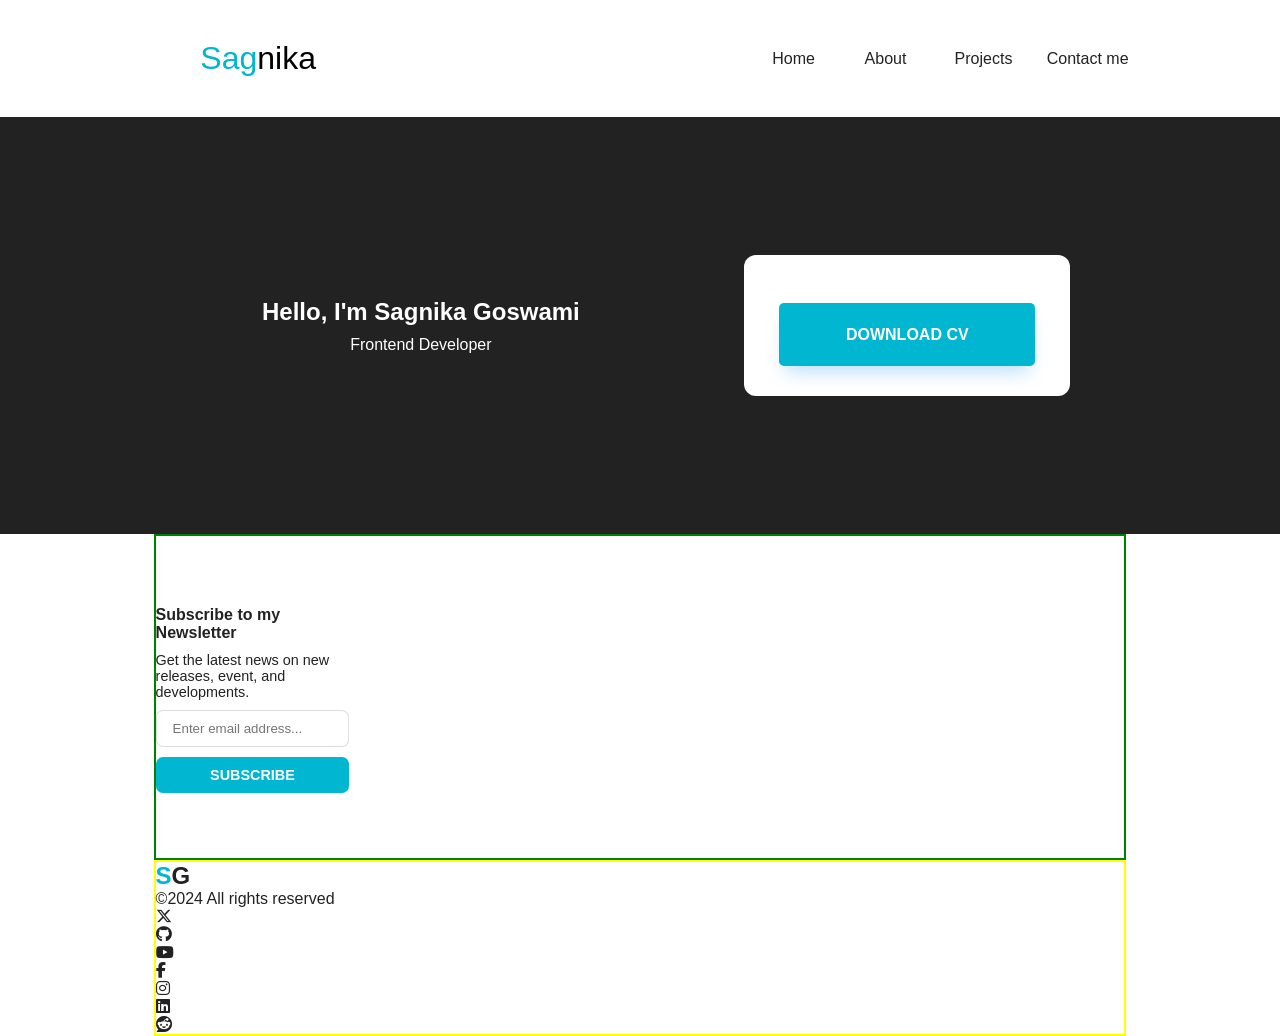
==== commit 9a03be78: "Portfolio Website Code" ====
--- a/Folder 1/index.html
+++ b/Folder 1/index.html
@@ -1,59 +1,61 @@
 <!DOCTYPE html>
 <html lang="en">
+
 <head>
     <!-- Portfolio Website Code -->
     <!-- Author: Sagnika Goswami -->
-     <!-- Date: 5 August 2024 -->
+    <!-- Date: 5 August 2024 -->
     <meta charset="UTF-8">
     <meta name="viewport" content="width=device-width, initial-scale=1.0">
     <title>My Portfolio</title>
     <link rel="stylesheet" href="style.css">
     <link rel="stylesheet" href="https://cdnjs.cloudflare.com/ajax/libs/font-awesome/6.5.1/css/all.min.css">
 </head>
+
 <body>
     <!-- nav-bar -->
     <header>
-    <div class="nav-bar">
+        <div class="nav-bar">
 
-        <!-- nav-logo -->
-        <div class="nav-logo">
-            <span class="one">Sag</span><span class="two">nika</span>
+            <!-- nav-logo -->
+            <div class="nav-logo">
+                <span class="one">Sag</span><span class="two">nika</span>
+            </div>
+
+            <!-- list -->
+            <ul class="nav-list">
+                <li class="nav-list-item nav-list-item-1">Home</li>
+                <li class="nav-list-item nav-list-item-2">About</li>
+                <li class="nav-list-item nav-list-item-3">Projects</li>
+                <li class="nav-list-item nav-list-item-4">Contact me</li>
+            </ul>
         </div>
-
-        <!-- list -->
-        <ul class="nav-list">
-            <li class="nav-list-item nav-list-item-1">Home</li>
-            <li class="nav-list-item nav-list-item-2">About</li>
-            <li class="nav-list-item nav-list-item-3">Projects</li>
-            <li class="nav-list-item nav-list-item-4">Contact me</li>
-        </ul>
-    </div>
     </header>
 
-     
-     <!-- footer -->
-     <footer>
+
+    <!-- footer -->
+    <main>
 
         <!-- footer-1 (black box)-->
-        <div class="footer-1 footer">
+        <div class="main-1 main">
 
             <!-- footer-1-heading -->
-            <div class="footer-1-heading">
-            <h2 class="heading">Hello, I'm Sagnika Goswami</h2>
-            <span class="heading-span">Frontend Developer</span>
+            <div class="main-1-heading">
+                <h2 class="heading">Hello, I'm Sagnika Goswami</h2>
+                <span class="heading-span">Frontend Developer</span>
             </div>
 
             <!-- footer-1-box -->
-            <div class="footer-1-box">
+            <div class="main-1-box">
                 <div class="sign-up">download CV</div>
             </div>
         </div>
-     </footer>
+    </main>
 
-    
-       <!-- footer-3 (white box) -->
-       <div class="footer-3">
-        <div class="footer-3-box">
+
+    <!-- footer-3 (white box) -->
+    <div class="main-2">
+        <div class="main-2-box">
             <h4>Subscribe to my Newsletter</h4>
             <span>Get the latest news on new releases, event, and developments.</span>
             <input type="text" placeholder="Enter email address...">
@@ -61,59 +63,56 @@
         </div>
     </div>
 
-    <div class="foot-bar">
-
-        <!-- left-side -->
-         <div class="foot-left">
-
+    <footer>
+        <div class="foot-left">
             <!-- logo -->
             <div class="footer-logo">
                 <h2><span class="one">S</span><span class="two">G</span></h2>
             </div>
 
             <!-- copyright -->
-             <div class="copyright">
+            <div class="copyright">
                 ©2024 All rights reserved
-             </div>
-         </div>
+            </div>
+        </div>
 
 
-         <!-- right-side -->
-          <div class="foot-right">
+        <!-- right-side -->
+        <div class="foot-right">
 
             <div class="social-logo">
                 <div class="x-logo logo">
                     <i class="fa-brands fa-x-twitter"></i>
                 </div>
-        
+
                 <div class="github-logo logo">
                     <i class="fa-brands fa-github"></i>
                 </div>
-        
+
                 <div class="youtube-logo logo">
                     <i class="fa-brands fa-youtube"></i>
                 </div>
-        
+
                 <div class="facebook-logo logo">
                     <i class="fa-brands fa-facebook-f"></i>
                 </div>
-        
+
                 <div class="insta-logo logo">
                     <i class="fa-brands fa-instagram"></i>
                 </div>
-        
+
                 <div class="linkedin-logo logo">
                     <i class="fa-brands fa-linkedin"></i>
                 </div>
-        
+
                 <div class="reddit-logo logo">
                     <i class="fa-brands fa-reddit"></i>
                 </div>
             </div>
 
-          </div>
-    </div>
-
+        </div>
+        </div>
+    </footer>
 
 
 
@@ -159,6 +158,7 @@
     </div>
     </div> -->
 
-    
+
 </body>
+
 </html>
--- a/Folder 1/style.css
+++ b/Folder 1/style.css
@@ -96,12 +96,12 @@
 
 
 /* footer */
-footer{
+main{
     padding: 48px 0px;
     /* border: 2px solid yellowgreen; */
     background-color: #222222;
 }
-.footer{
+.main{
     margin: 10vh 12vw;
     /* border: 2px solid red; */
 }
@@ -116,7 +116,7 @@
     text-align: center;
     color: #fff;
 }
-.footer-1-heading{
+.main-1-heading{
     text-align: center;
     /* border: 2px solid black; */
     display: flex;
@@ -124,11 +124,11 @@
     justify-content: center;
     align-items: center;
 }
-.footer-1{
+.main-1{
     display: flex;
     justify-content: space-around;
 }
-.footer-1-box{
+.main-1-box{
     /* border: 2px solid orange; */
     display: flex;
     flex-direction: column;
@@ -137,18 +137,18 @@
     border-radius: 12px;
     background-color: #fff;
 }
-.footer-1-box h2{
+.main-1-box h2{
     font-weight: normal;
     color: #00B6D1;
     margin-bottom: 4vh;
 }
-.footer-1-box input{
+.main-1-box input{
     height: 8vh;
     width: 20vw;
     padding: 10px;
     border: 1px solid rgba(51,51,51,.16);
 }
-.footer-1-box span{
+.main-1-box span{
     margin-bottom: 4px;
     font-size: 0.9em;
 }
@@ -170,22 +170,10 @@
 .sign-up:hover{
     cursor: pointer;
 }
-.footer-2 h2{
-    color: #fff;
-    font-weight: 400;
-    padding-bottom: 10px;
-}
-.footer-2 p{
-    color: #fff;
-    padding-bottom: 16px;
-}
-.footer-2 a{
-    color: #00B6D1;
-    text-decoration: none;
-}
+
 
 /* footer-3 */
-.footer-3{
+.main-2{
     border: 2px solid green;
     padding-top: 70px;
     padding-bottom: 55px;
@@ -194,33 +182,33 @@
     display: flex;
     justify-content: space-between;
 }
-.footer-3 ul{
+.main-2 ul{
     list-style: none;
 }
-.footer-3 ul li a{
+.main-2 ul li a{
     text-decoration: none;
     font-size: 0.9em;
 }
-.footer-3 ul li h4{
+.main-2 ul li h4{
     padding-bottom: 10px;
 }
-.footer-3-box{
+.main-2-box{
     /* border: 2px solid red; */
     width: 20%;
     display: flex;
     flex-direction: column;
 }
-.footer-3-box input{
+.main-2-box input{
     /* height: 10vh; */
     padding: 10px 16px;
     border-radius: 7px;
     border: 1px solid #22242626;
     margin-top: 10px;
 }
-.footer-3-box h4{
+.main-2-box h4{
     padding-bottom: 10px;
 }
-.footer-3-box span{
+.main-2-box span{
     font-size: 0.9em;
     /* text-align: start; */
 }
@@ -245,7 +233,7 @@
 
 
 
-.foot-bar{
+footer{
     border: 2px solid yellow;
     margin: 0 12vw;
 }
@@ -274,7 +262,7 @@
 
 
 /* foot-panel */
-.foot-logo{
+/* .foot-logo{
     height: 70%;
     width: 16%;
     cursor: pointer;
@@ -301,13 +289,4 @@
 .logo:hover{
     transform: scale(1.9);
     cursor: pointer;
-}
-.copyright{
-    /* margin: 2vh 12vw 0 12vw; */
-    /* padding-bottom: 55px;
-    font-size: 0.75em; */
-    /* border: 2px solid red; */
-    /* display: flex;
-    justify-content: center;
-    align-items: center; */
-}
+} */
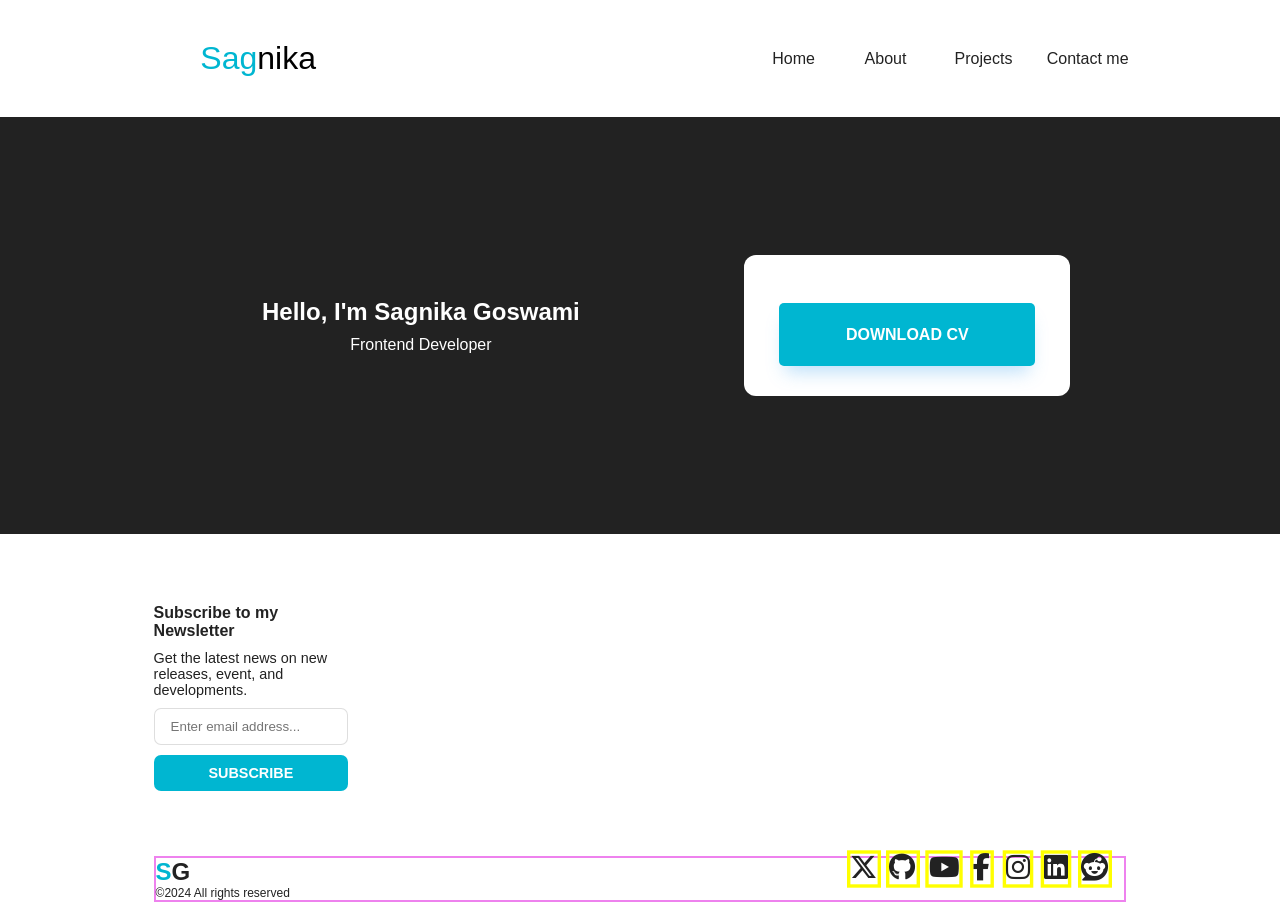
==== commit 21e8abc7: "Portfolio Website Code" ====
--- a/Folder 1/index.html
+++ b/Folder 1/index.html
@@ -35,17 +35,13 @@
 
     <!-- footer -->
     <main>
-
-        <!-- footer-1 (black box)-->
         <div class="main-1 main">
 
-            <!-- footer-1-heading -->
             <div class="main-1-heading">
                 <h2 class="heading">Hello, I'm Sagnika Goswami</h2>
                 <span class="heading-span">Frontend Developer</span>
             </div>
 
-            <!-- footer-1-box -->
             <div class="main-1-box">
                 <div class="sign-up">download CV</div>
             </div>
@@ -53,7 +49,6 @@
     </main>
 
 
-    <!-- footer-3 (white box) -->
     <div class="main-2">
         <div class="main-2-box">
             <h4>Subscribe to my Newsletter</h4>
@@ -70,7 +65,6 @@
                 <h2><span class="one">S</span><span class="two">G</span></h2>
             </div>
 
-            <!-- copyright -->
             <div class="copyright">
                 ©2024 All rights reserved
             </div>
@@ -80,7 +74,6 @@
         <!-- right-side -->
         <div class="foot-right">
 
-            <div class="social-logo">
                 <div class="x-logo logo">
                     <i class="fa-brands fa-x-twitter"></i>
                 </div>
@@ -109,8 +102,6 @@
                     <i class="fa-brands fa-reddit"></i>
                 </div>
             </div>
-
-        </div>
         </div>
     </footer>
 
--- a/Folder 1/style.css
+++ b/Folder 1/style.css
@@ -174,7 +174,7 @@
 
 /* footer-3 */
 .main-2{
-    border: 2px solid green;
+    /* border: 2px solid green; */
     padding-top: 70px;
     padding-bottom: 55px;
     background-color: #fff;
@@ -234,18 +234,22 @@
 
 
 footer{
-    border: 2px solid yellow;
+    border: 2px solid violet;
     margin: 0 12vw;
-}
-
-.foot-bar .foot-left{
-    border: 2px solid red;
+    display: flex;
+    justify-content: space-between;
+}
+
+footer .foot-left{
+    /* border: 2px solid red; */
     width: 20%;
     display: flex;
     flex-direction: column;
-}
-
-.foot-bar .foot-left .copyright{
+    height: 100%;
+    width: 30%;
+}
+
+footer .foot-left .copyright{
     font-size: 0.75em;
 }
 
@@ -253,40 +257,22 @@
     color: var(--logo-color);
 }
 
-
-
-
-
-
-
-
-
-/* foot-panel */
-/* .foot-logo{
-    height: 70%;
-    width: 16%;
-    cursor: pointer;
-}
-.foot-panel{
-    height: 80%;
-    margin: 0 12vw;
-    background-color: pink;
-    display: flex;
-    flex-direction: column;
-    justify-content: space-between;
-    align-items: center;
-}
-.social-logo{
+footer .foot-right{
     height: 100%;
     width: 30%;
+    /* border: 2px solid yellow;
+    background-color: pink; */
     display: flex;
     justify-content: space-evenly;
-    border: 2px solid red;
-}
-.logo{
+}
+
+footer .foot-right .logo{
     transform: scale(1.7);
-}
-.logo:hover{
+    border: 2px solid yellow;
+}
+
+footer .foot-right .logo:hover{
     transform: scale(1.9);
     cursor: pointer;
-} */
+} 
+
